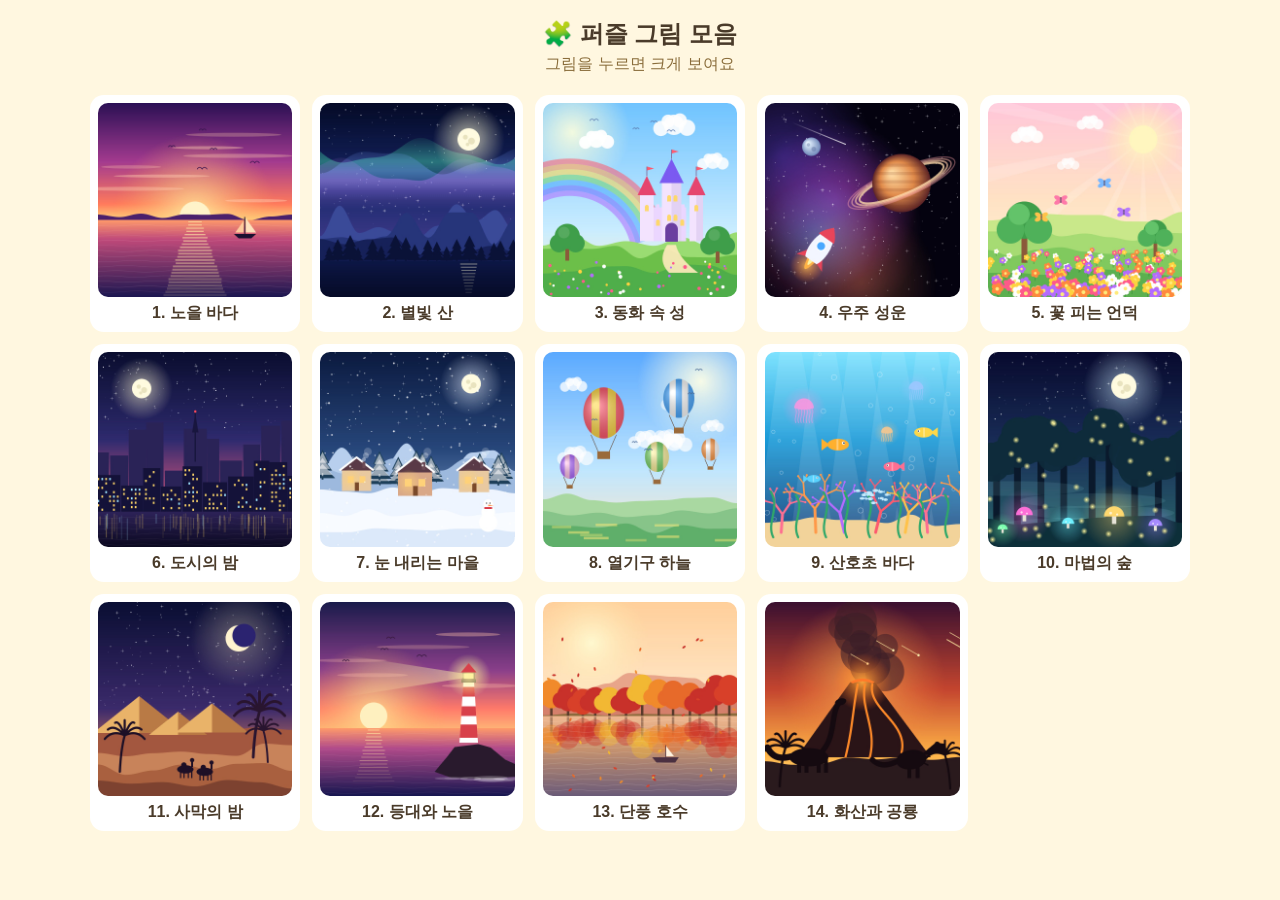
==== gallery.html @ 2a17d378 "퍼즐 그림 모음 페이지 추가" ====
<!doctype html>
<html lang="ko">
<head>
<meta charset="utf-8">
<meta name="viewport" content="width=device-width,initial-scale=1">
<title>퍼즐 그림 모음</title>
<style>
  body { margin: 0; background: #fff7e0; color: #4a3b2a; font-family: "Malgun Gothic", "Apple SD Gothic Neo", sans-serif; }
  h1 { text-align: center; font-size: 24px; margin: 18px 8px 4px; }
  p { text-align: center; margin: 0 8px 8px; color: #8a6d3b; }
  .g { display: grid; grid-template-columns: repeat(auto-fill, minmax(200px, 1fr)); gap: 12px; padding: 12px; max-width: 1100px; margin: auto; }
  .c { background: #fff; border-radius: 14px; padding: 8px; text-align: center; font-weight: bold; }
  .c img { width: 100%; border-radius: 10px; display: block; margin-bottom: 6px; cursor: zoom-in; }
  #big { position: fixed; inset: 0; background: #000c; display: none; align-items: center; justify-content: center; z-index: 9; }
  #big img { max-width: 96vw; max-height: 96vh; border-radius: 12px; }
</style>
</head>
<body>
<h1>🧩 퍼즐 그림 모음</h1>
<p>그림을 누르면 크게 보여요</p>
<div class="g" id="g"></div>
<div id="big" onclick="this.style.display='none'"><img id="bigimg"></div>
<!-- 퍼즐에서 쓰는 그림 그리기 파일을 그대로 가져다 쓴다 -->
<script src="scenes.js"></script>
<script src="scenes-2.js"></script>
<script src="puzzle.js"></script>
<script>
  WD_THEMES.forEach(function (t, i) {
    var src = wdPzPicture(i), d = document.createElement('div');
    d.className = 'c';
    d.innerHTML = '<img src="' + src + '" alt="' + t.name + '">' + (i + 1) + '. ' + t.name;
    d.firstChild.onclick = function () { document.getElementById('bigimg').src = src; document.getElementById('big').style.display = 'flex'; };
    document.getElementById('g').appendChild(d);
  });
</script>
</body>
</html>
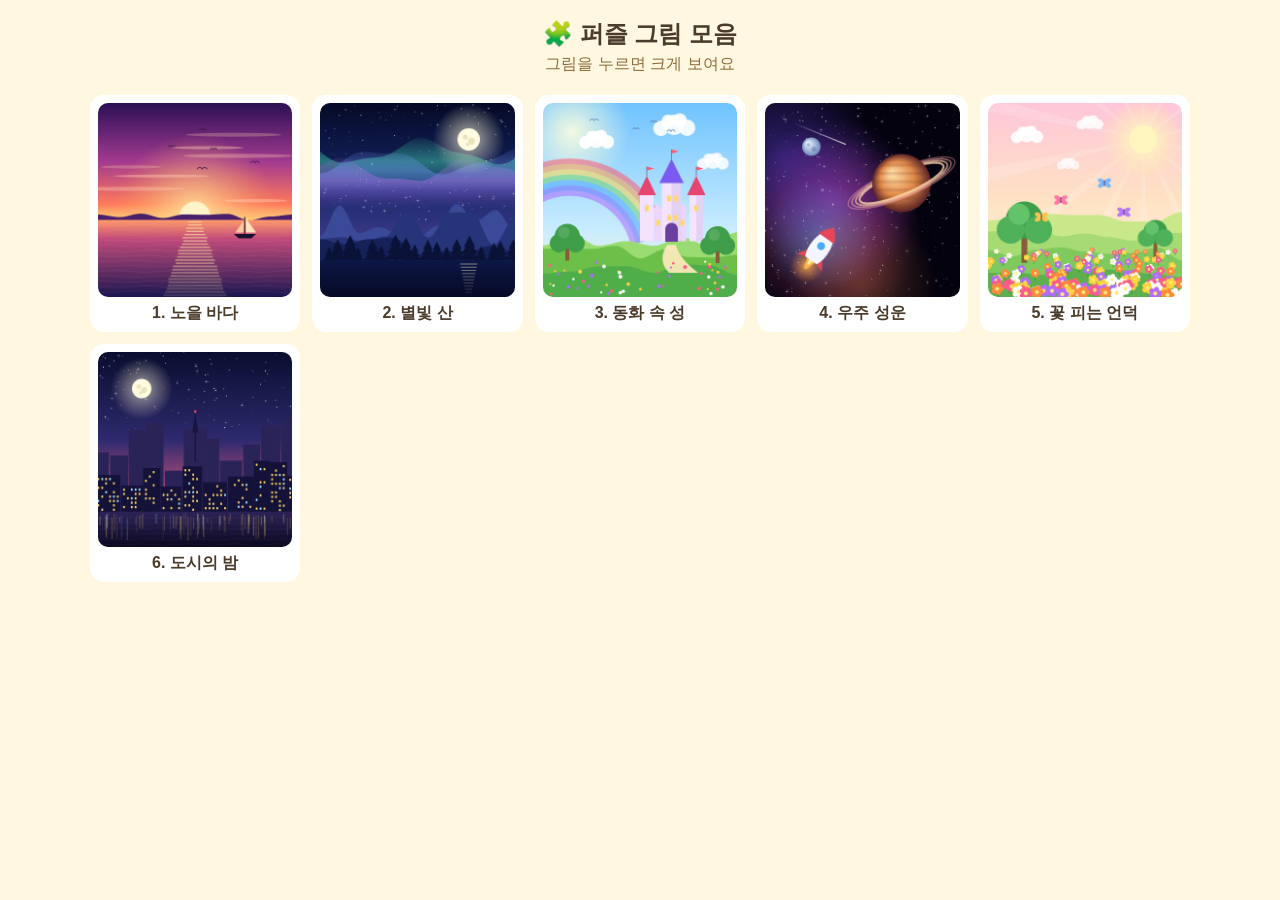
==== commit 66131b40: "새로 만든 퍼즐 그림 8장을 지움 (기본 풍경 6장과 가족 사진 퍼즐만 남김)" ====
--- a/gallery.html
+++ b/gallery.html
@@ -22,7 +22,6 @@
 <div id="big" onclick="this.style.display='none'"><img id="bigimg"></div>
 <!-- 퍼즐에서 쓰는 그림 그리기 파일을 그대로 가져다 쓴다 -->
 <script src="scenes.js"></script>
-<script src="scenes-2.js"></script>
 <script src="puzzle.js"></script>
 <script>
   WD_THEMES.forEach(function (t, i) {
